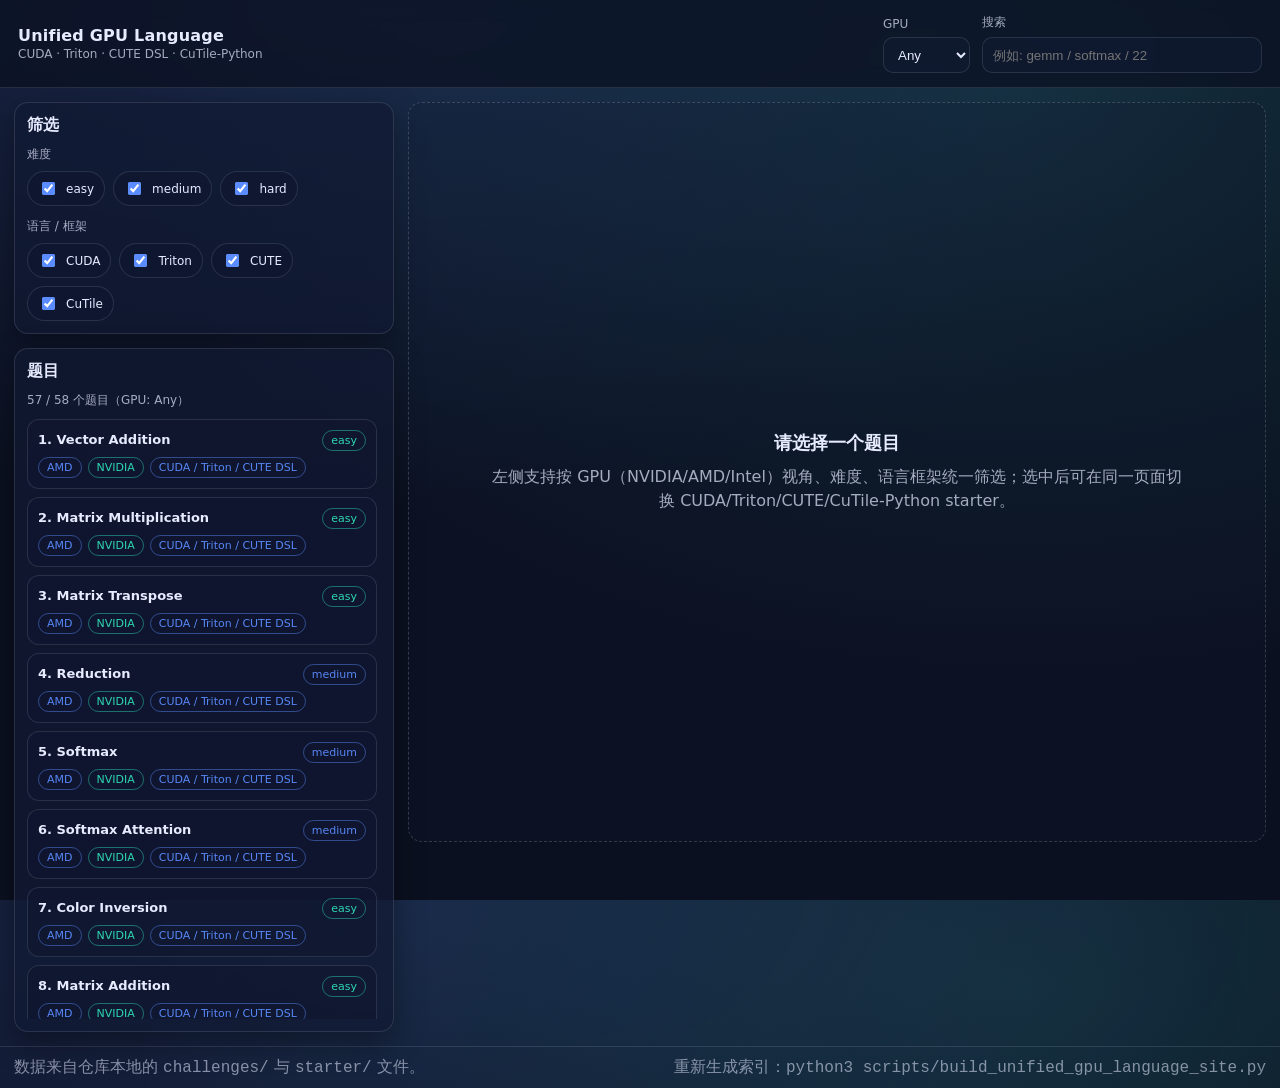
==== index.html @ b13f741d "feat: Add unified GPU language website This commit introduces a new website that allows users to bro" ====
<!doctype html>
<html lang="zh-CN">
  <head>
    <meta charset="utf-8" />
    <meta name="viewport" content="width=device-width,initial-scale=1" />
    <title>Unified GPU Language (CUDA / Triton / CUTE / CuTile-Python)</title>
    <meta
      name="description"
      content="统一入口：在不同 GPU（NVIDIA/AMD/Intel）视角下浏览同一题目的 CUDA/Triton/CUTE/CuTile-Python starter，实现统一导航与代码切换。"
    />
    <link rel="stylesheet" href="static/ugll.css" />
  </head>
  <body>
    <header class="topbar">
      <div class="topbar__title">
        <div class="brand">Unified GPU Language</div>
        <div class="subtitle">CUDA · Triton · CUTE DSL · CuTile-Python</div>
      </div>
      <div class="topbar__controls">
        <label class="control">
          <span class="control__label">GPU</span>
          <select id="gpuSelect" class="control__input">
            <option value="any" selected>Any</option>
            <option value="nvidia">NVIDIA</option>
            <option value="amd">AMD</option>
            <option value="intel">Intel</option>
          </select>
        </label>
        <label class="control search">
          <span class="control__label">搜索</span>
          <input id="searchInput" class="control__input" placeholder="例如: gemm / softmax / 22" />
        </label>
      </div>
    </header>

    <main class="layout">
      <aside class="sidebar">
        <section class="panel">
          <div class="panel__title">筛选</div>
          <div class="filters">
            <div class="filterRow">
              <div class="filterLabel">难度</div>
              <div class="chips">
                <label class="chip"><input type="checkbox" id="diffEasy" checked />easy</label>
                <label class="chip"><input type="checkbox" id="diffMedium" checked />medium</label>
                <label class="chip"><input type="checkbox" id="diffHard" checked />hard</label>
              </div>
            </div>

            <div class="filterRow">
              <div class="filterLabel">语言 / 框架</div>
              <div class="chips">
                <label class="chip"><input type="checkbox" id="fwCuda" checked />CUDA</label>
                <label class="chip"><input type="checkbox" id="fwTriton" checked />Triton</label>
                <label class="chip"><input type="checkbox" id="fwCute" checked />CUTE</label>
                <label class="chip"><input type="checkbox" id="fwCutile" checked />CuTile</label>
              </div>
            </div>
          </div>
        </section>

        <section class="panel">
          <div class="panel__title">题目</div>
          <div id="listMeta" class="meta">加载中…</div>
          <div id="challengeList" class="list"></div>
        </section>
      </aside>

      <section class="content">
        <div id="emptyState" class="empty">
          <div class="empty__title">请选择一个题目</div>
          <div class="empty__hint">
            左侧支持按 GPU（NVIDIA/AMD/Intel）视角、难度、语言框架统一筛选；选中后可在同一页面切换
            CUDA/Triton/CUTE/CuTile-Python starter。
          </div>
        </div>

        <article id="detail" class="detail hidden">
          <div class="detail__header">
            <div class="detail__title">
              <div id="detailTitle" class="title"></div>
              <div id="detailBadges" class="badges"></div>
            </div>
            <div class="detail__actions">
              <a id="openChallengePy" class="btn" target="_blank" rel="noreferrer">challenge.py</a>
              <a id="openChallengeHtml" class="btn" target="_blank" rel="noreferrer">challenge.html</a>
            </div>
          </div>

          <div class="split">
            <section class="card">
              <div class="card__title">题目描述</div>
              <iframe id="problemFrame" class="frame" loading="lazy" referrerpolicy="no-referrer"></iframe>
            </section>

            <section class="card">
              <div class="card__title row">
                <span>Starter（统一入口）</span>
                <span class="row__right">
                  <a id="openStarterFile" class="btn btn--ghost" target="_blank" rel="noreferrer">打开文件</a>
                  <button id="copyCode" class="btn btn--ghost" type="button">复制</button>
                </span>
              </div>
              <div id="fwTabs" class="tabs"></div>
              <pre class="code"><code id="codeBlock">选择一个语言/框架 tab…</code></pre>
              <div id="codeNote" class="note"></div>
            </section>
          </div>
        </article>
      </section>
    </main>

    <footer class="footer">
      <div class="footer__left">数据来自仓库本地的 <code>challenges/</code> 与 <code>starter/</code> 文件。</div>
      <div class="footer__right">
        重新生成索引：<code>python3 scripts/build_unified_gpu_language_site.py</code>
      </div>
    </footer>

    <script type="module" src="static/ugll.js"></script>
  </body>
</html>
---- static/ugll.css ----
:root {
  --bg: #0b1020;
  --panel: #111a33;
  --panel2: #0f1730;
  --text: #e6ebff;
  --muted: rgba(230, 235, 255, 0.7);
  --muted2: rgba(230, 235, 255, 0.55);
  --border: rgba(230, 235, 255, 0.12);
  --accent: #5b8cff;
  --accent2: #2fe0b8;
  --danger: #ff5b73;
  --shadow: 0 10px 30px rgba(0, 0, 0, 0.35);
}

* { box-sizing: border-box; }

html, body {
  height: 100%;
  margin: 0;
  font-family: ui-sans-serif, system-ui, -apple-system, Segoe UI, Roboto, Helvetica, Arial, "Apple Color Emoji", "Segoe UI Emoji";
  background: radial-gradient(1200px 500px at 25% 0%, rgba(91, 140, 255, 0.18), transparent),
    radial-gradient(900px 600px at 80% 10%, rgba(47, 224, 184, 0.12), transparent),
    var(--bg);
  color: var(--text);
}

code { font-family: ui-monospace, SFMono-Regular, Menlo, Monaco, Consolas, "Liberation Mono", "Courier New", monospace; }

.topbar {
  position: sticky;
  top: 0;
  z-index: 10;
  padding: 14px 18px;
  border-bottom: 1px solid var(--border);
  background: rgba(11, 16, 32, 0.72);
  backdrop-filter: blur(10px);
  display: flex;
  align-items: center;
  justify-content: space-between;
  gap: 16px;
}

.brand { font-weight: 800; letter-spacing: 0.2px; }
.subtitle { color: var(--muted); font-size: 12px; margin-top: 2px; }

.topbar__controls { display: flex; align-items: end; gap: 12px; flex-wrap: wrap; }

.control { display: grid; gap: 6px; }
.control__label { font-size: 12px; color: var(--muted); }
.control__input {
  height: 36px;
  padding: 0 10px;
  border-radius: 10px;
  border: 1px solid var(--border);
  background: rgba(17, 26, 51, 0.7);
  color: var(--text);
  outline: none;
}
.control__input:focus { border-color: rgba(91, 140, 255, 0.7); box-shadow: 0 0 0 4px rgba(91, 140, 255, 0.15); }
.control.search { min-width: 280px; flex: 1; }

.layout {
  display: grid;
  grid-template-columns: 380px 1fr;
  gap: 14px;
  padding: 14px;
}

.sidebar { display: grid; gap: 14px; align-content: start; }
.content { min-width: 0; }

.panel {
  background: rgba(17, 26, 51, 0.72);
  border: 1px solid var(--border);
  border-radius: 14px;
  padding: 12px;
  box-shadow: var(--shadow);
}
.panel__title { font-weight: 700; margin-bottom: 10px; }
.meta { font-size: 12px; color: var(--muted); margin-bottom: 10px; }

.filters { display: grid; gap: 12px; }
.filterRow { display: grid; gap: 8px; }
.filterLabel { font-size: 12px; color: var(--muted); }
.chips { display: flex; gap: 8px; flex-wrap: wrap; }
.chip {
  display: inline-flex;
  align-items: center;
  gap: 8px;
  padding: 7px 10px;
  border-radius: 999px;
  border: 1px solid var(--border);
  background: rgba(15, 23, 48, 0.75);
  font-size: 12px;
  color: var(--text);
  user-select: none;
}
.chip input { accent-color: var(--accent); }

.list { display: grid; gap: 8px; max-height: calc(100vh - 300px); overflow: auto; padding-right: 4px; }
.item {
  padding: 10px 10px;
  border-radius: 12px;
  border: 1px solid var(--border);
  background: rgba(15, 23, 48, 0.6);
  cursor: pointer;
}
.item:hover { border-color: rgba(91, 140, 255, 0.45); }
.item.active { border-color: rgba(47, 224, 184, 0.6); box-shadow: 0 0 0 4px rgba(47, 224, 184, 0.12); }
.item__top { display: flex; align-items: baseline; justify-content: space-between; gap: 12px; }
.item__title { font-weight: 700; font-size: 13px; }
.item__sub { margin-top: 6px; display: flex; gap: 6px; flex-wrap: wrap; }
.pill {
  font-size: 11px;
  padding: 3px 8px;
  border-radius: 999px;
  border: 1px solid var(--border);
  color: var(--muted);
}
.pill--accent { border-color: rgba(91, 140, 255, 0.45); color: rgba(91, 140, 255, 0.95); }
.pill--ok { border-color: rgba(47, 224, 184, 0.45); color: rgba(47, 224, 184, 0.95); }
.pill--warn { border-color: rgba(255, 205, 91, 0.45); color: rgba(255, 205, 91, 0.95); }
.pill--bad { border-color: rgba(255, 91, 115, 0.45); color: rgba(255, 91, 115, 0.95); }

.empty {
  height: calc(100vh - 160px);
  border: 1px dashed rgba(230, 235, 255, 0.18);
  border-radius: 14px;
  display: grid;
  place-content: center;
  text-align: center;
  padding: 20px;
  background: rgba(17, 26, 51, 0.25);
}
.empty__title { font-weight: 800; font-size: 18px; }
.empty__hint { margin-top: 10px; color: var(--muted); max-width: 700px; line-height: 1.5; }

.detail { display: grid; gap: 14px; }
.hidden { display: none !important; }

.detail__header {
  display: flex;
  justify-content: space-between;
  align-items: flex-start;
  gap: 12px;
  padding: 12px;
  border: 1px solid var(--border);
  border-radius: 14px;
  background: rgba(17, 26, 51, 0.72);
  box-shadow: var(--shadow);
}
.title { font-size: 18px; font-weight: 900; }
.badges { margin-top: 8px; display: flex; gap: 8px; flex-wrap: wrap; }

.btn {
  display: inline-flex;
  align-items: center;
  gap: 8px;
  height: 34px;
  padding: 0 12px;
  border-radius: 10px;
  border: 1px solid var(--border);
  background: rgba(15, 23, 48, 0.7);
  color: var(--text);
  text-decoration: none;
  cursor: pointer;
}
.btn:hover { border-color: rgba(91, 140, 255, 0.45); }
.btn--ghost { background: transparent; }

.split {
  display: grid;
  grid-template-columns: 1fr 1fr;
  gap: 14px;
  align-items: start;
}

.card {
  border: 1px solid var(--border);
  border-radius: 14px;
  background: rgba(17, 26, 51, 0.72);
  box-shadow: var(--shadow);
  overflow: hidden;
}
.card__title {
  font-weight: 800;
  padding: 12px;
  border-bottom: 1px solid var(--border);
  background: rgba(15, 23, 48, 0.6);
}
.row { display: flex; align-items: center; justify-content: space-between; gap: 12px; }
.row__right { display: inline-flex; gap: 8px; align-items: center; }

.frame { width: 100%; height: 60vh; border: 0; background: #fff; }

.tabs { display: flex; gap: 8px; flex-wrap: wrap; padding: 10px 12px; border-bottom: 1px solid var(--border); }
.tab {
  border: 1px solid var(--border);
  background: rgba(15, 23, 48, 0.7);
  color: var(--text);
  padding: 6px 10px;
  border-radius: 999px;
  font-size: 12px;
  cursor: pointer;
}
.tab:hover { border-color: rgba(91, 140, 255, 0.45); }
.tab.active { border-color: rgba(47, 224, 184, 0.6); box-shadow: 0 0 0 4px rgba(47, 224, 184, 0.10); }
.tab.disabled { opacity: 0.45; cursor: not-allowed; }

.code {
  margin: 0;
  padding: 12px;
  max-height: calc(60vh - 56px);
  overflow: auto;
  background: rgba(11, 16, 32, 0.55);
}
.code code { white-space: pre; font-size: 12px; color: rgba(230, 235, 255, 0.92); line-height: 1.45; }

.note { padding: 10px 12px; font-size: 12px; color: var(--muted); border-top: 1px solid var(--border); }

.footer {
  padding: 10px 14px;
  border-top: 1px solid var(--border);
  color: var(--muted2);
  display: flex;
  justify-content: space-between;
  gap: 10px;
  flex-wrap: wrap;
}

@media (max-width: 1100px) {
  .layout { grid-template-columns: 1fr; }
  .list { max-height: 360px; }
  .split { grid-template-columns: 1fr; }
  .frame { height: 50vh; }
}
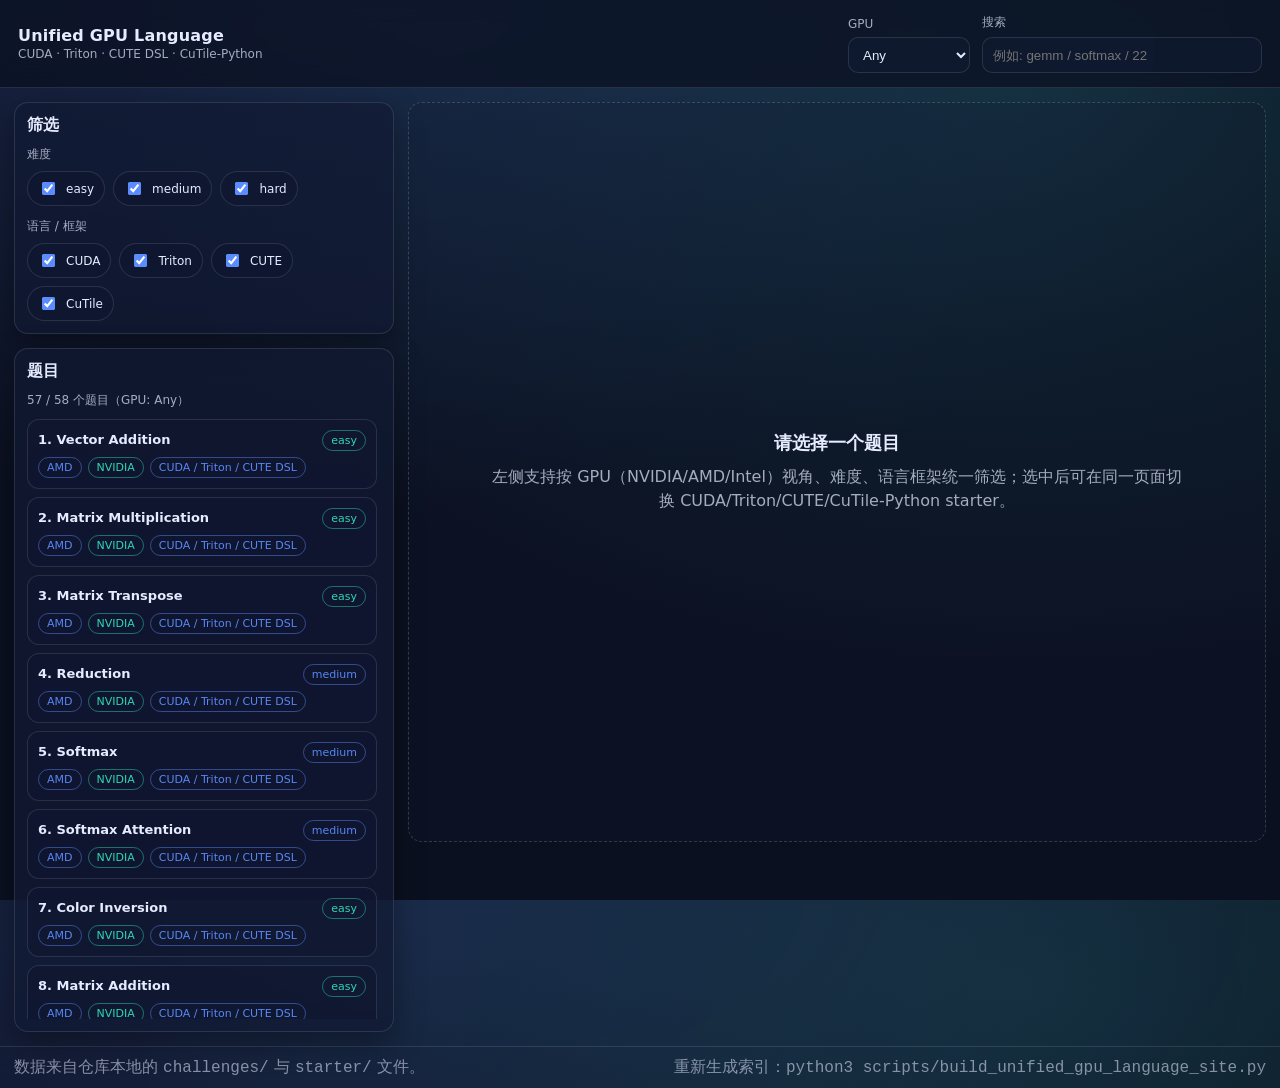
==== commit c0c4ff64: "feat: Add Apple (Metal) GPU support Co-authored-by: congcongxingzhe <congcongxingzhe@gmail.com>" ====
--- a/index.html
+++ b/index.html
@@ -24,6 +24,7 @@
             <option value="nvidia">NVIDIA</option>
             <option value="amd">AMD</option>
             <option value="intel">Intel</option>
+            <option value="apple">Apple (Metal)</option>
           </select>
         </label>
         <label class="control search">
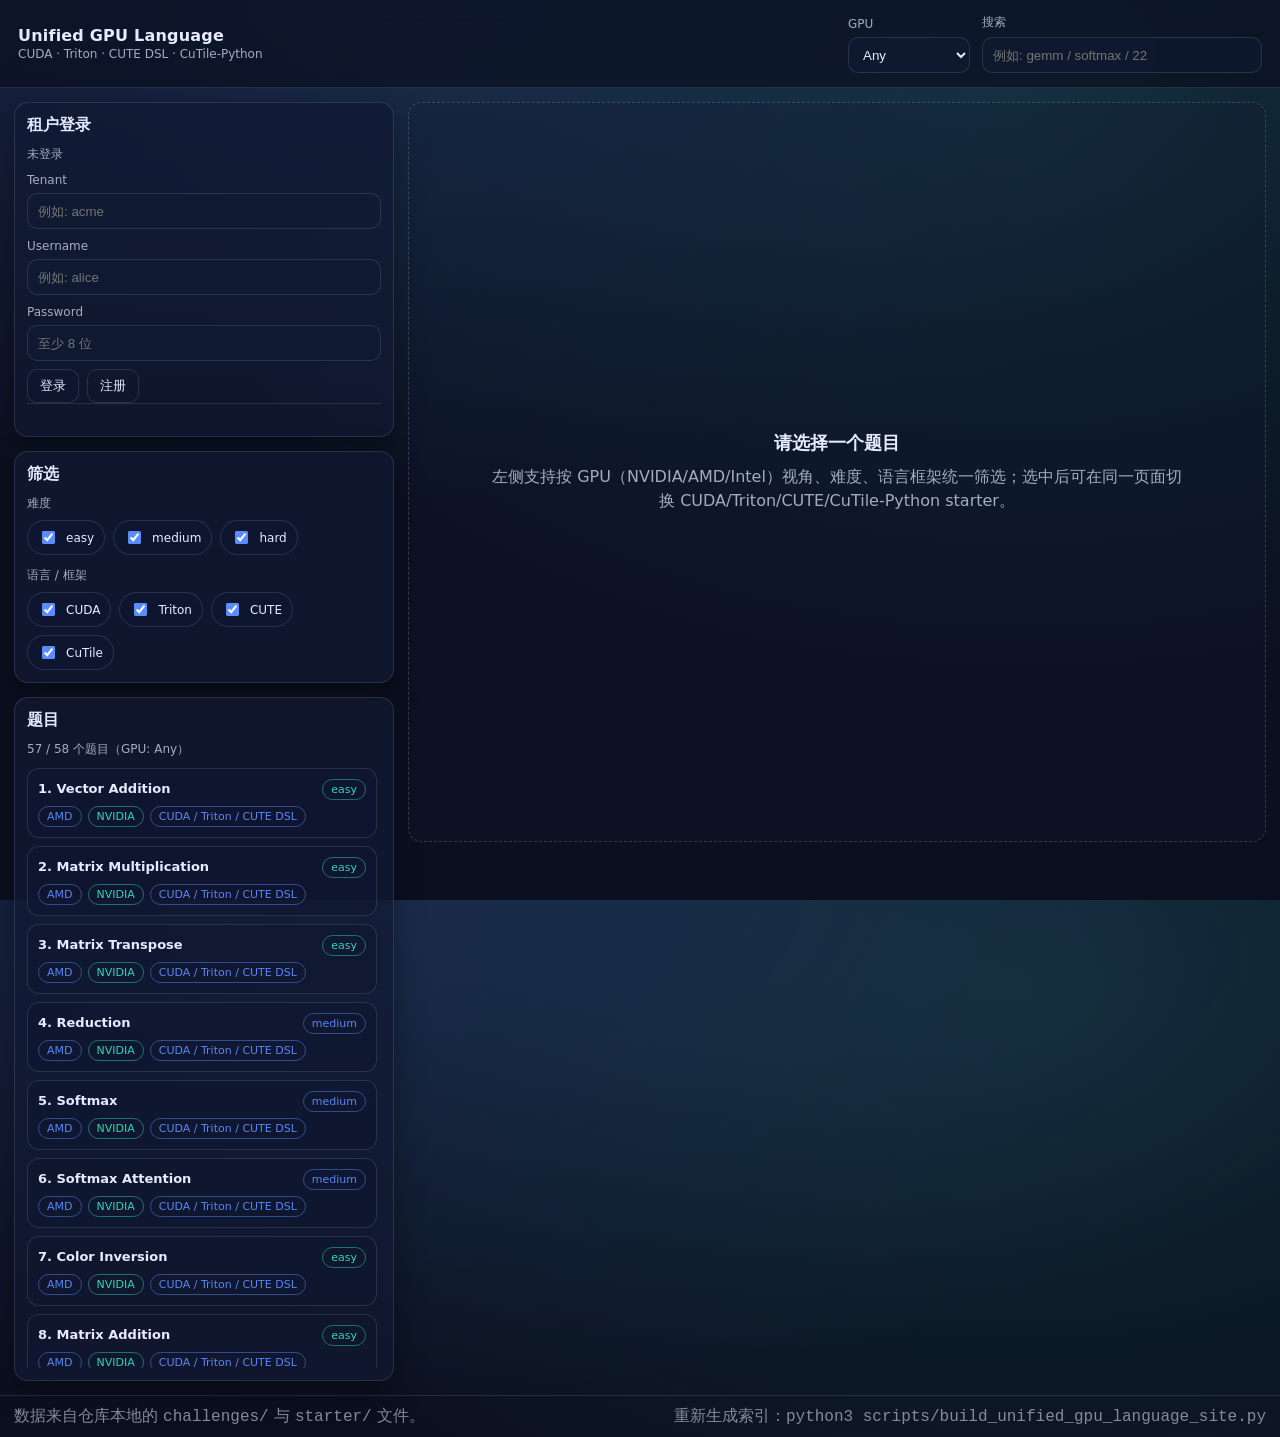
==== commit d8cab6be: "feat: Implement multi-tenancy and job submission Adds tenant support, user authentication, and job s" ====
--- a/index.html
+++ b/index.html
@@ -36,6 +36,33 @@
 
     <main class="layout">
       <aside class="sidebar">
+        <section class="panel">
+          <div class="panel__title">租户登录</div>
+          <div class="auth">
+            <div id="authStatus" class="meta">未登录</div>
+            <div class="auth__grid">
+              <label class="control">
+                <span class="control__label">Tenant</span>
+                <input id="tenantInput" class="control__input" placeholder="例如: acme" />
+              </label>
+              <label class="control">
+                <span class="control__label">Username</span>
+                <input id="usernameInput" class="control__input" placeholder="例如: alice" />
+              </label>
+              <label class="control">
+                <span class="control__label">Password</span>
+                <input id="passwordInput" class="control__input" type="password" placeholder="至少 8 位" />
+              </label>
+            </div>
+            <div class="auth__actions">
+              <button id="loginBtn" class="btn" type="button">登录</button>
+              <button id="registerBtn" class="btn btn--ghost" type="button">注册</button>
+              <button id="logoutBtn" class="btn btn--ghost hidden" type="button">退出</button>
+            </div>
+            <div id="authMsg" class="note"></div>
+          </div>
+        </section>
+
         <section class="panel">
           <div class="panel__title">筛选</div>
           <div class="filters">
@@ -96,15 +123,33 @@
 
             <section class="card">
               <div class="card__title row">
-                <span>Starter（统一入口）</span>
+                <span>代码编辑 / 提交任务</span>
                 <span class="row__right">
-                  <a id="openStarterFile" class="btn btn--ghost" target="_blank" rel="noreferrer">打开文件</a>
-                  <button id="copyCode" class="btn btn--ghost" type="button">复制</button>
+                  <button id="resetToStarter" class="btn btn--ghost" type="button">填充 Starter</button>
+                  <button id="submitJob" class="btn" type="button">提交任务</button>
                 </span>
               </div>
               <div id="fwTabs" class="tabs"></div>
-              <pre class="code"><code id="codeBlock">选择一个语言/框架 tab…</code></pre>
-              <div id="codeNote" class="note"></div>
+              <div class="editorBar">
+                <label class="control">
+                  <span class="control__label">GPU Arch（可选）</span>
+                  <input id="gpuArchInput" class="control__input" placeholder="例如: sm80 / sm90 / gfx90a" />
+                </label>
+                <div class="meta">GPU vendor 取顶部选择；队列会按 vendor 分发。</div>
+              </div>
+              <textarea id="codeEditor" class="editor" spellcheck="false"></textarea>
+              <div id="submitMsg" class="note"></div>
+
+              <div class="jobs">
+                <div class="card__title row">
+                  <span>我的任务</span>
+                  <span class="row__right">
+                    <button id="refreshJobs" class="btn btn--ghost" type="button">刷新</button>
+                  </span>
+                </div>
+                <div id="jobsList" class="jobsList"></div>
+                <pre class="code"><code id="jobLog">选择一个任务查看日志…</code></pre>
+              </div>
             </section>
           </div>
         </article>
--- a/static/ugll.css
+++ b/static/ugll.css
@@ -168,6 +168,9 @@
 .btn:hover { border-color: rgba(91, 140, 255, 0.45); }
 .btn--ghost { background: transparent; }
 
+.auth__grid { display: grid; gap: 10px; }
+.auth__actions { display: flex; gap: 8px; margin-top: 8px; flex-wrap: wrap; }
+
 .split {
   display: grid;
   grid-template-columns: 1fr 1fr;
@@ -215,6 +218,37 @@
   background: rgba(11, 16, 32, 0.55);
 }
 .code code { white-space: pre; font-size: 12px; color: rgba(230, 235, 255, 0.92); line-height: 1.45; }
+
+.editorBar { padding: 12px; border-bottom: 1px solid var(--border); display: grid; gap: 8px; }
+.editor {
+  width: 100%;
+  min-height: 34vh;
+  resize: vertical;
+  padding: 12px;
+  border: 0;
+  outline: none;
+  background: rgba(11, 16, 32, 0.55);
+  color: rgba(230, 235, 255, 0.92);
+  font-family: ui-monospace, SFMono-Regular, Menlo, Monaco, Consolas, "Liberation Mono", "Courier New", monospace;
+  font-size: 12px;
+  line-height: 1.45;
+}
+
+.jobs { border-top: 1px solid var(--border); }
+.jobsList { padding: 10px 12px; display: grid; gap: 8px; max-height: 220px; overflow: auto; }
+.jobItem {
+  padding: 10px;
+  border-radius: 12px;
+  border: 1px solid var(--border);
+  background: rgba(15, 23, 48, 0.6);
+  cursor: pointer;
+  display: grid;
+  gap: 6px;
+}
+.jobItem:hover { border-color: rgba(91, 140, 255, 0.45); }
+.jobItem.active { border-color: rgba(47, 224, 184, 0.6); box-shadow: 0 0 0 4px rgba(47, 224, 184, 0.12); }
+.jobItemTop { display: flex; justify-content: space-between; gap: 10px; align-items: baseline; }
+.jobSmall { font-size: 12px; color: var(--muted); }
 
 .note { padding: 10px 12px; font-size: 12px; color: var(--muted); border-top: 1px solid var(--border); }
 
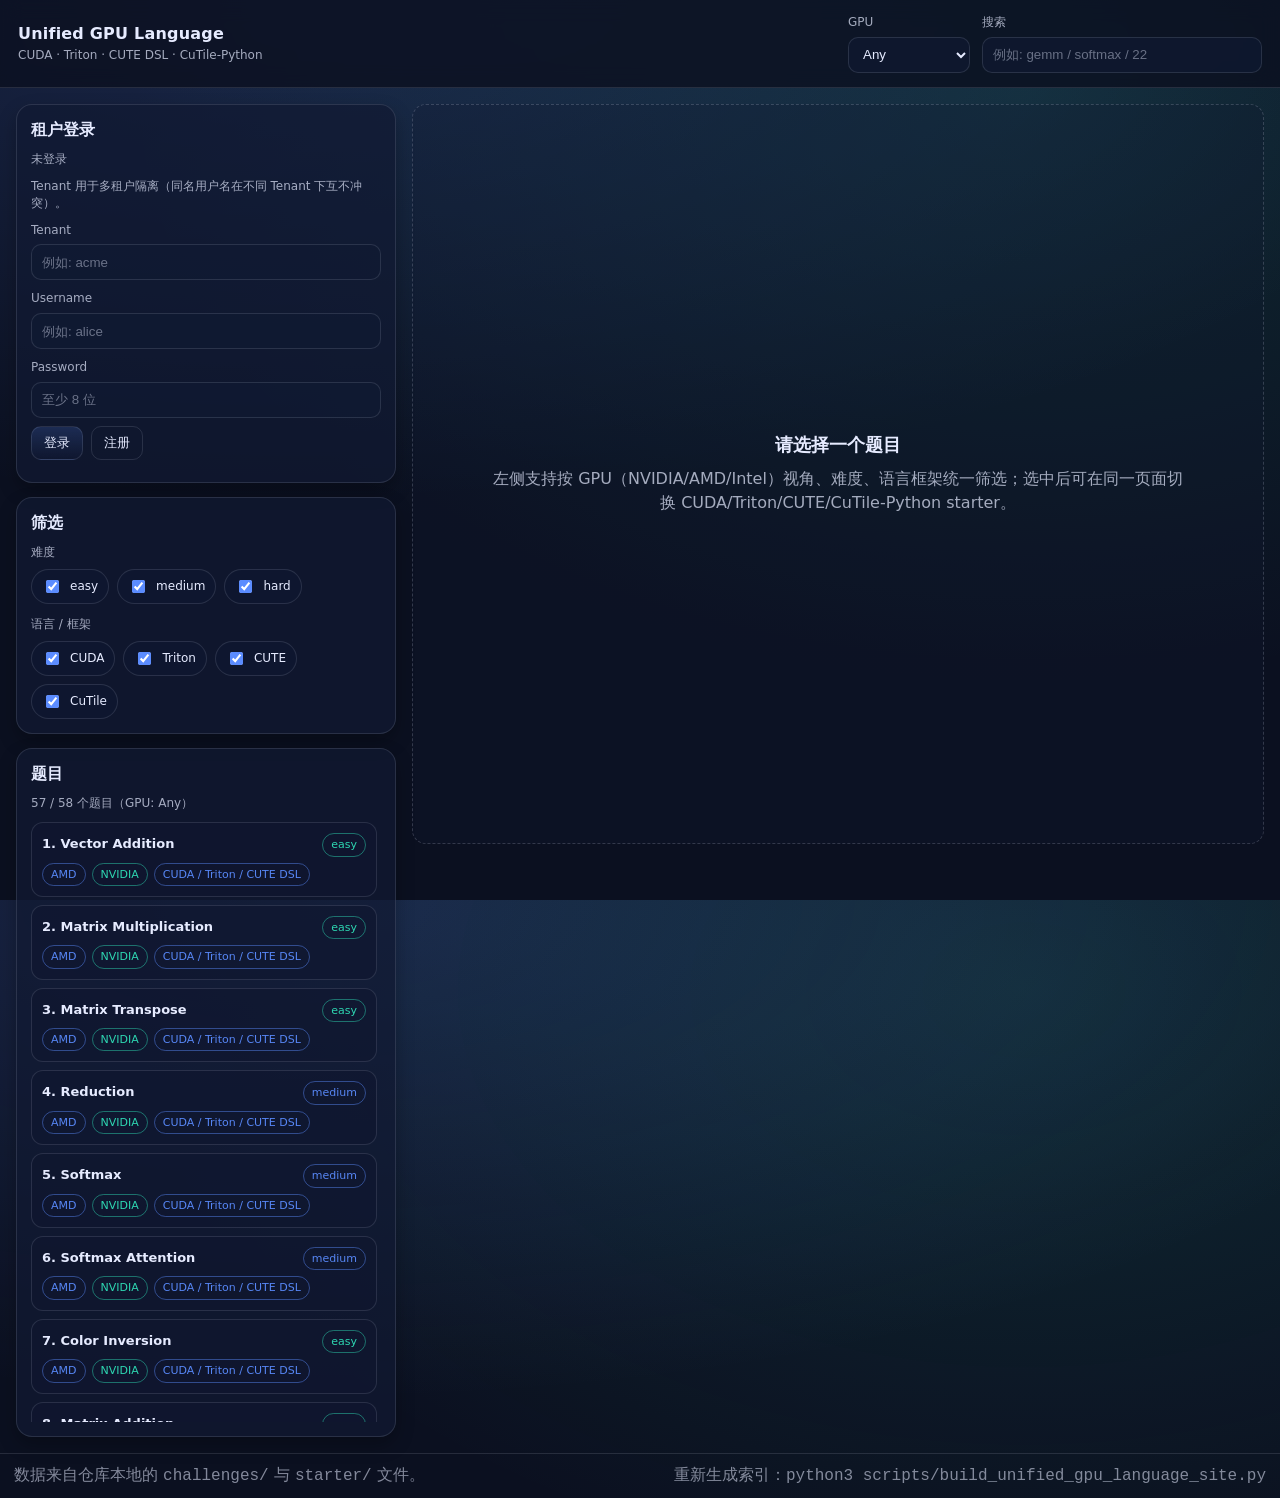
==== commit 582468c4: "Refactor: Improve UI and add tenant info Enhance styling, add scrollbars, and clarify tenant functio" ====
--- a/index.html
+++ b/index.html
@@ -40,6 +40,7 @@
           <div class="panel__title">租户登录</div>
           <div class="auth">
             <div id="authStatus" class="meta">未登录</div>
+            <div class="meta">Tenant 用于多租户隔离（同名用户名在不同 Tenant 下互不冲突）。</div>
             <div class="auth__grid">
               <label class="control">
                 <span class="control__label">Tenant</span>
--- a/static/ugll.css
+++ b/static/ugll.css
@@ -9,7 +9,10 @@
   --accent: #5b8cff;
   --accent2: #2fe0b8;
   --danger: #ff5b73;
-  --shadow: 0 10px 30px rgba(0, 0, 0, 0.35);
+  --shadow: 0 14px 38px rgba(0, 0, 0, 0.38);
+  --shadow2: 0 8px 18px rgba(0, 0, 0, 0.26);
+  --ring: 0 0 0 4px rgba(91, 140, 255, 0.16);
+  --ring2: 0 0 0 4px rgba(47, 224, 184, 0.14);
 }
 
 * { box-sizing: border-box; }
@@ -18,6 +21,9 @@
   height: 100%;
   margin: 0;
   font-family: ui-sans-serif, system-ui, -apple-system, Segoe UI, Roboto, Helvetica, Arial, "Apple Color Emoji", "Segoe UI Emoji";
+  line-height: 1.4;
+  -webkit-font-smoothing: antialiased;
+  -moz-osx-font-smoothing: grayscale;
   background: radial-gradient(1200px 500px at 25% 0%, rgba(91, 140, 255, 0.18), transparent),
     radial-gradient(900px 600px at 80% 10%, rgba(47, 224, 184, 0.12), transparent),
     var(--bg);
@@ -25,6 +31,20 @@
 }
 
 code { font-family: ui-monospace, SFMono-Regular, Menlo, Monaco, Consolas, "Liberation Mono", "Courier New", monospace; }
+
+/* Subtle, consistent scrollbars */
+* {
+  scrollbar-width: thin;
+  scrollbar-color: rgba(230, 235, 255, 0.22) transparent;
+}
+*::-webkit-scrollbar { width: 10px; height: 10px; }
+*::-webkit-scrollbar-thumb {
+  background: rgba(230, 235, 255, 0.18);
+  border-radius: 999px;
+  border: 3px solid transparent;
+  background-clip: content-box;
+}
+*::-webkit-scrollbar-thumb:hover { background: rgba(230, 235, 255, 0.26); border: 3px solid transparent; background-clip: content-box; }
 
 .topbar {
   position: sticky;
@@ -32,7 +52,7 @@
   z-index: 10;
   padding: 14px 18px;
   border-bottom: 1px solid var(--border);
-  background: rgba(11, 16, 32, 0.72);
+  background: rgba(11, 16, 32, 0.82);
   backdrop-filter: blur(10px);
   display: flex;
   align-items: center;
@@ -40,7 +60,7 @@
   gap: 16px;
 }
 
-.brand { font-weight: 800; letter-spacing: 0.2px; }
+.brand { font-weight: 900; letter-spacing: 0.2px; }
 .subtitle { color: var(--muted); font-size: 12px; margin-top: 2px; }
 
 .topbar__controls { display: flex; align-items: end; gap: 12px; flex-wrap: wrap; }
@@ -56,14 +76,18 @@
   color: var(--text);
   outline: none;
 }
-.control__input:focus { border-color: rgba(91, 140, 255, 0.7); box-shadow: 0 0 0 4px rgba(91, 140, 255, 0.15); }
+.control__input:focus { border-color: rgba(91, 140, 255, 0.75); box-shadow: var(--ring); }
+.control__input::placeholder { color: rgba(230, 235, 255, 0.42); }
+.control__input:disabled { opacity: 0.55; cursor: not-allowed; }
 .control.search { min-width: 280px; flex: 1; }
 
 .layout {
   display: grid;
   grid-template-columns: 380px 1fr;
-  gap: 14px;
-  padding: 14px;
+  gap: 16px;
+  padding: 16px;
+  max-width: 1480px;
+  margin: 0 auto;
 }
 
 .sidebar { display: grid; gap: 14px; align-content: start; }
@@ -72,11 +96,11 @@
 .panel {
   background: rgba(17, 26, 51, 0.72);
   border: 1px solid var(--border);
-  border-radius: 14px;
-  padding: 12px;
-  box-shadow: var(--shadow);
-}
-.panel__title { font-weight: 700; margin-bottom: 10px; }
+  border-radius: 16px;
+  padding: 14px;
+  box-shadow: var(--shadow2);
+}
+.panel__title { font-weight: 800; margin-bottom: 10px; letter-spacing: 0.15px; }
 .meta { font-size: 12px; color: var(--muted); margin-bottom: 10px; }
 
 .filters { display: grid; gap: 12px; }
@@ -95,6 +119,7 @@
   color: var(--text);
   user-select: none;
 }
+.chip:hover { border-color: rgba(91, 140, 255, 0.28); }
 .chip input { accent-color: var(--accent); }
 
 .list { display: grid; gap: 8px; max-height: calc(100vh - 300px); overflow: auto; padding-right: 4px; }
@@ -104,9 +129,10 @@
   border: 1px solid var(--border);
   background: rgba(15, 23, 48, 0.6);
   cursor: pointer;
-}
-.item:hover { border-color: rgba(91, 140, 255, 0.45); }
-.item.active { border-color: rgba(47, 224, 184, 0.6); box-shadow: 0 0 0 4px rgba(47, 224, 184, 0.12); }
+  transition: border-color 140ms ease, transform 140ms ease, box-shadow 140ms ease;
+}
+.item:hover { border-color: rgba(91, 140, 255, 0.55); transform: translateY(-1px); }
+.item.active { border-color: rgba(47, 224, 184, 0.65); box-shadow: var(--ring2); }
 .item__top { display: flex; align-items: baseline; justify-content: space-between; gap: 12px; }
 .item__title { font-weight: 700; font-size: 13px; }
 .item__sub { margin-top: 6px; display: flex; gap: 6px; flex-wrap: wrap; }
@@ -145,9 +171,9 @@
   gap: 12px;
   padding: 12px;
   border: 1px solid var(--border);
-  border-radius: 14px;
+  border-radius: 16px;
   background: rgba(17, 26, 51, 0.72);
-  box-shadow: var(--shadow);
+  box-shadow: var(--shadow2);
 }
 .title { font-size: 18px; font-weight: 900; }
 .badges { margin-top: 8px; display: flex; gap: 8px; flex-wrap: wrap; }
@@ -160,16 +186,21 @@
   padding: 0 12px;
   border-radius: 10px;
   border: 1px solid var(--border);
-  background: rgba(15, 23, 48, 0.7);
+  background: linear-gradient(180deg, rgba(91, 140, 255, 0.18), rgba(15, 23, 48, 0.7));
   color: var(--text);
   text-decoration: none;
   cursor: pointer;
-}
-.btn:hover { border-color: rgba(91, 140, 255, 0.45); }
+  transition: transform 120ms ease, box-shadow 120ms ease, border-color 120ms ease, background 120ms ease;
+}
+.btn:hover { border-color: rgba(91, 140, 255, 0.55); transform: translateY(-1px); }
+.btn:active { transform: translateY(0px); }
+.btn:focus-visible { outline: none; box-shadow: var(--ring); }
 .btn--ghost { background: transparent; }
+.btn--ghost:hover { background: rgba(15, 23, 48, 0.45); }
 
 .auth__grid { display: grid; gap: 10px; }
 .auth__actions { display: flex; gap: 8px; margin-top: 8px; flex-wrap: wrap; }
+.auth .note { border-top: 0; padding: 8px 0 0; }
 
 .split {
   display: grid;
@@ -180,9 +211,9 @@
 
 .card {
   border: 1px solid var(--border);
-  border-radius: 14px;
+  border-radius: 16px;
   background: rgba(17, 26, 51, 0.72);
-  box-shadow: var(--shadow);
+  box-shadow: var(--shadow2);
   overflow: hidden;
 }
 .card__title {
@@ -205,9 +236,10 @@
   border-radius: 999px;
   font-size: 12px;
   cursor: pointer;
+  transition: border-color 120ms ease, transform 120ms ease, box-shadow 120ms ease;
 }
 .tab:hover { border-color: rgba(91, 140, 255, 0.45); }
-.tab.active { border-color: rgba(47, 224, 184, 0.6); box-shadow: 0 0 0 4px rgba(47, 224, 184, 0.10); }
+.tab.active { border-color: rgba(47, 224, 184, 0.65); box-shadow: var(--ring2); }
 .tab.disabled { opacity: 0.45; cursor: not-allowed; }
 
 .code {
@@ -216,6 +248,7 @@
   max-height: calc(60vh - 56px);
   overflow: auto;
   background: rgba(11, 16, 32, 0.55);
+  border-top: 1px solid rgba(230, 235, 255, 0.06);
 }
 .code code { white-space: pre; font-size: 12px; color: rgba(230, 235, 255, 0.92); line-height: 1.45; }
 
@@ -233,6 +266,7 @@
   font-size: 12px;
   line-height: 1.45;
 }
+.editor:focus { box-shadow: inset 0 0 0 1px rgba(91, 140, 255, 0.55), inset 0 0 0 4px rgba(91, 140, 255, 0.08); }
 
 .jobs { border-top: 1px solid var(--border); }
 .jobsList { padding: 10px 12px; display: grid; gap: 8px; max-height: 220px; overflow: auto; }
@@ -244,9 +278,10 @@
   cursor: pointer;
   display: grid;
   gap: 6px;
-}
-.jobItem:hover { border-color: rgba(91, 140, 255, 0.45); }
-.jobItem.active { border-color: rgba(47, 224, 184, 0.6); box-shadow: 0 0 0 4px rgba(47, 224, 184, 0.12); }
+  transition: border-color 140ms ease, transform 140ms ease, box-shadow 140ms ease;
+}
+.jobItem:hover { border-color: rgba(91, 140, 255, 0.55); transform: translateY(-1px); }
+.jobItem.active { border-color: rgba(47, 224, 184, 0.65); box-shadow: var(--ring2); }
 .jobItemTop { display: flex; justify-content: space-between; gap: 10px; align-items: baseline; }
 .jobSmall { font-size: 12px; color: var(--muted); }
 
